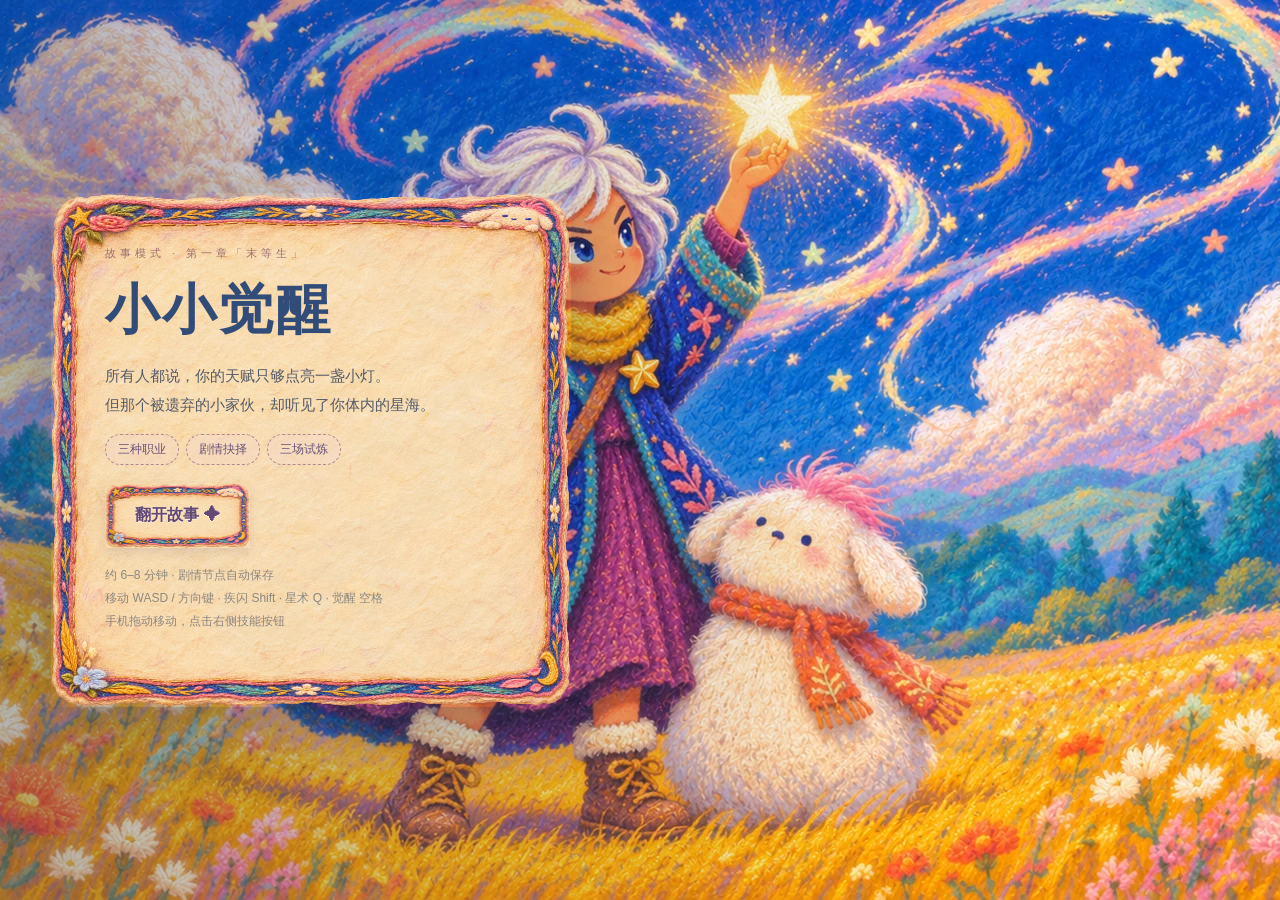
==== index.html @ e3ef8595 "Publish playable story RPG with layered silver heroine and blended gait" ====
<!doctype html><html lang="zh-CN"><meta charset="utf-8"><meta name="viewport" content="width=device-width,initial-scale=1,maximum-scale=1,user-scalable=no"><title>小小觉醒 · 绒光冒险</title><style>
*{box-sizing:border-box}body{margin:0;background:#eae8d5;color:#264a57;font-family:ui-rounded,'PingFang SC',sans-serif;overflow:hidden}canvas{display:block;width:100vw;height:100dvh;touch-action:none}button{font:inherit;cursor:pointer;border:0;border-radius:20px;background:#285b69;color:#fff9dd;padding:15px 25px;font-weight:700;box-shadow:0 5px 0 #173d49}button:hover{filter:brightness(1.1)}button:active{transform:translateY(3px)}#hud{position:fixed;top:22px;left:28px;right:28px;pointer-events:none;display:flex;justify-content:space-between;gap:20px}.brand{font-size:13px;letter-spacing:4px}.title{font-size:26px;font-weight:900;margin:6px 0}.bar{height:8px;border-radius:10px;background:#264a5726;overflow:hidden;width:220px;margin:9px 0}.fill{height:100%;background:#dd7d87;transition:width .2s}#xp{background:#e6ac39}#stats{text-align:right;font-size:14px;line-height:1.8}#bottom{position:fixed;bottom:24px;left:28px;right:28px;display:flex;justify-content:space-between;align-items:end;pointer-events:none}#burst,#pause{pointer-events:auto}#burst{background:#b76579;box-shadow:0 5px 0 #85465a}#skills{font-size:13px;max-width:50%;line-height:1.8}#overlay{position:fixed;inset:0;display:flex;align-items:center;justify-content:center;background:#1e45563d;backdrop-filter:blur(7px);padding:20px}.panel{width:min(690px,100%);background:#fff9e9ed;border:1px solid #fff;padding:38px;border-radius:30px;box-shadow:0 25px 100px #193d5540;text-align:center}.eyebrow{font-size:12px;letter-spacing:4px;color:#8e7866}h1{font-size:clamp(35px,6vw,57px);letter-spacing:3px;margin:16px 0;color:#295b65}p{line-height:1.9;font-size:15px;color:#66756c}.cards{display:flex;gap:12px;margin-top:24px}.card{flex:1;background:#f1ebd9;color:#335464;padding:22px 13px;box-shadow:0 4px 0 #d4cfbb;min-width:0}.card b{display:block;margin:12px 0;font-size:17px}.card small{font-weight:400;line-height:1.7;display:block}.icon{font-size:34px}#toast{position:fixed;top:150px;text-align:center;width:100%;font-size:23px;font-weight:800;color:#fff8d4;text-shadow:0 2px 10px #275b65;pointer-events:none}#pause{position:fixed;right:28px;top:115px;padding:8px 14px;font-size:12px}#tip{font-size:12px;opacity:.65;margin-top:16px}@media(max-width:600px){#hud{top:15px;left:17px;right:17px}.title{font-size:20px}.bar{width:150px}#stats{font-size:12px}.panel{padding:25px 18px}.cards{gap:8px}.card{padding:16px 7px}.card b{font-size:14px}.card small{font-size:11px}#bottom{left:17px;right:17px}#burst{padding:14px}#pause{right:17px}}

#overlay{z-index:10}#dash{position:fixed;right:28px;bottom:92px;background:#477b8c;pointer-events:auto;padding:12px 20px;font-size:13px}#quest{position:fixed;left:28px;top:132px;font-size:12px;line-height:1.8;max-width:260px;color:#315866;pointer-events:none}#dialogue{position:fixed;bottom:100px;left:50%;transform:translateX(-50%);max-width:650px;width:86%;background:#fff9e8ed;border-radius:18px;padding:15px 22px;pointer-events:none;text-align:center;font-size:14px;box-shadow:0 5px 25px #31586626;display:none}.panel{max-height:91dvh;overflow:auto}.panel.story{width:min(850px,100%);text-align:left}.story h1{font-size:35px}.story p{margin:14px 0}.comic{display:grid;grid-template-columns:1fr 1fr 1fr;gap:10px;margin:20px 0}.frame{position:relative;min-height:160px;border-radius:12px;background:#9fc4ba;overflow:hidden;border:3px solid #e2d8be;display:flex;align-items:end;justify-content:center}.frame:nth-child(2){background:#d8b4c0}.frame:nth-child(3){background:#c5cfaa}.frame svg{position:absolute;inset:0;width:100%;height:100%;opacity:.9}.caption{position:relative;background:#fff9e8e8;margin:9px;padding:6px 10px;border-radius:8px;font-size:11px;z-index:1;line-height:1.6}.speaker{font-size:12px;color:#9d6176;font-weight:bold}.choice{display:block;width:100%;text-align:left;margin-top:10px;background:#e9e5cf;color:#315866;box-shadow:0 3px 0 #cbc5ab;padding:16px 20px}.choice small{display:block;font-weight:400;margin-top:5px;line-height:1.7}.chapterline{display:flex;gap:12px;flex-wrap:wrap;margin-top:18px;font-size:12px;color:#718374}.badge{display:inline-block;background:#e8dfc8;padding:6px 12px;border-radius:20px;font-size:12px;margin-right:7px}.log{background:#eee9d8;padding:15px 20px;border-radius:16px;line-height:1.9;font-size:13px;margin:18px 0}.card em{display:block;font-size:11px;font-style:normal;margin-top:10px;color:#9d6176}.secondary{background:#e7dfc8;color:#315866;box-shadow:0 4px 0 #c8c1aa;margin:8px}.frame:after{content:'';position:absolute;inset:0;opacity:.3;background:url("data:image/svg+xml,%3Csvg xmlns='http://www.w3.org/2000/svg' width='120' height='120'%3E%3Cfilter id='n'%3E%3CfeTurbulence type='fractalNoise' baseFrequency='.8' numOctaves='3' stitchTiles='stitch'/%3E%3C/filter%3E%3Crect width='100%25' height='100%25' filter='url(%23n)' opacity='.4'/%3E%3C/svg%3E");pointer-events:none}@media(max-width:600px){#quest{left:17px;top:126px;max-width:200px;font-size:11px}#dash{right:17px;bottom:91px}.comic{gap:5px}.frame{min-height:135px}.caption{margin:5px;padding:5px;font-size:10px}.story h1{font-size:27px}.story .cards{flex-direction:column}.story .card{text-align:left;display:block;padding:14px}.story .card .icon{float:left;margin:7px 16px 0 0;font-size:28px}.story .card b{margin:0 0 6px}.story .card em{margin-top:5px}.chapterline{gap:8px}}
</style><link rel="stylesheet" href="art.css?v=rig1"><canvas id="c"></canvas><div id="hud"><div><img class="hero-medallion" src="assets/hero-rig/standing.webp" alt="银发主角"><div class="brand">LITTLE LIGHT / 绒光冒险</div><div class="title" id="rank">微光初醒 · Lv.1</div><div class="bar"><div class="fill" id="hp"></div></div><div class="bar"><div class="fill" id="xp"></div></div></div><div id="stats"></div></div><button id="pause">暂停 Ⅱ</button><div id="toast"></div><div id="bottom"><div id="skills"></div><button id="burst">觉醒 · 满屏绒光 [空格]</button></div><div id="overlay"></div><button id="activeSpell">✦ 星术 [Q]</button><button id="dash">疾闪 [Shift]</button><div id="quest"></div><div id="dialogue"></div><script src="game.js?v=rig1"></script><script src="art.js?v=rig1"></script><script src="animation.js"></script><script src="hero-rig-data.js?v=rig1"></script><script src="hero-rig.js?v=rig1"></script></html>
---- art.css ----
body{background:#143a6b;color:#fff3d1}h1,.title{font-family:'Songti SC','Noto Serif CJK SC',serif}#hud{align-items:flex-start;top:19px;left:22px;right:22px}#hud>div:first-child{padding:15px 20px;background:linear-gradient(115deg,#163f67ec,#234a6ab5);border:1px solid #ead6a871;border-radius:5px 25px 5px 25px;box-shadow:0 6px 30px #182e4833}.brand{font-size:10px;color:#f0d49c;letter-spacing:3px}.title{font-size:24px;color:#fff2ce}.bar{height:6px;width:205px;background:#0b273b8c;border:1px solid #f9dca02e}.fill{background:linear-gradient(90deg,#cb6e8b,#f1b69c)}#xp{background:linear-gradient(90deg,#e6ac39,#fff2ae)}#stats{padding:12px 17px;border-radius:17px 4px 17px 4px;background:#1c4269d9;border:1px solid #e6cf9a55;color:#f9e9c3;font-size:12px}#quest{top:157px;left:29px;color:#fff0c5;background:#1d4165d9;border-radius:3px 15px 3px 15px;padding:12px 16px;border-left:2px solid #e8ca8b;max-width:245px}#pause{top:117px;background:#183f64d9;box-shadow:0 3px 0 #112f4a;border:1px solid #d7c59266;color:#f6e3b7}button{border:1px solid #e4c78d95;background:linear-gradient(120deg,#28547a,#173c61);border-radius:7px 20px 7px 20px;color:#fff0c9;box-shadow:0 4px 0 #132e4a}#burst{background:linear-gradient(120deg,#b96c91,#744772);border:1px solid #f1c49a;box-shadow:0 4px 0 #523753}#dash{background:linear-gradient(120deg,#608c9d,#2b557a);border:1px solid #f0e0bb99;box-shadow:0 4px 0 #24445c;right:28px}#skills{padding:10px 15px;background:#173d60d9;border:1px solid #e3cb9759;border-radius:4px 17px 4px 17px;color:#f5e9c9;font-size:12px}#overlay{background:#1735518a;backdrop-filter:blur(4px);padding:20px}.panel{color:#314c5a;background:linear-gradient(135deg,#fff8e8f5,#efe4cffa);border:1px solid #f7db9f;box-shadow:0 25px 100px #061f4c70,0 0 0 5px #e8ca8b22;border-radius:8px 32px 8px 32px;position:relative}.panel:before{content:'✦';position:absolute;right:22px;top:17px;color:#b99a5d;font-size:23px}.panel h1{color:#255078}.eyebrow{color:#94754e;font-size:11px}.badge{color:#5b6370;background:#ddcba459;border:1px solid #c7aa7559}.home-view{background:linear-gradient(90deg,#132b579c,#133c5e05 65%),url('assets/awakening-keyart-silver-v2.webp') center/cover!important;backdrop-filter:none!important;justify-content:flex-start!important;padding:4vw!important}.home-view .panel{max-width:515px;background:linear-gradient(130deg,#173f6dea,#1d4669d9);color:#fff2d0;border:1px solid #f5d69699;text-align:left;padding:35px}.home-view .panel h1{font-size:clamp(40px,5.2vw,65px);color:#fff1ca;margin:20px 0;letter-spacing:5px;text-shadow:0 3px 20px #142d60}.home-view .panel p{color:#f9e9c5}.home-view .eyebrow{color:#efd29b}.home-view .badge{color:#ffe6ab;border-color:#f4d79e77;background:#1b33595c}.home-view .panel button{background:linear-gradient(120deg,#e7bd70,#f9dda3);color:#2d4769;box-shadow:0 4px 0 #947b56}.home-view .secondary{background:#335275!important;color:#f6e6c3!important;box-shadow:0 4px 0 #163755!important}.panel.story{width:min(980px,100%);padding:28px 34px}.story h1{font-size:32px;margin:13px 0}.comic{margin:17px 0;gap:12px}.painted-frame{min-height:230px;border-radius:5px 19px 5px 19px;border:1px solid #c3a976;background:#3d6786}.painted-frame:nth-child(2){background:#9e7791}.painted-frame:nth-child(3){background:#8a9d89}.painted-frame .story-art{position:absolute;inset:0;width:100%;height:100%;object-fit:cover}.painted-frame:after{display:none}.caption{margin:9px;background:#fff5dfed;border:1px solid #e0ca9a;font-size:11px;line-height:1.6;color:#395366;box-shadow:0 4px 15px #233b5a20}.creature-window{position:absolute;inset:0;overflow:hidden;background:radial-gradient(ellipse at center,#dabdb066,#385b7159)}.creature-window img{position:absolute;width:200%;height:200%;object-fit:fill}.momo-window img{left:0;top:0}.boss-window img{left:-100%;top:-100%}.card{background:linear-gradient(135deg,#fff8e5,#e6dac2);border:1px solid #bfa976;color:#2e5373;box-shadow:0 4px 0 #b9a780;border-radius:5px 20px 5px 20px}.card:hover{background:#fff5da;transform:translateY(-3px)}.card .icon{color:#b68846}.choice{background:linear-gradient(100deg,#f6edd9,#e6d9bf);color:#31516d;border:1px solid #c8ad7a;box-shadow:0 3px 0 #c0ac86}.speaker{color:#a96b84}.log{background:#e6d8bf;color:#4c6371;border:1px solid #c6ad7d}.secondary{background:#e6d7b9;color:#3b5a72;box-shadow:0 4px 0 #b6a077}#dialogue{color:#365167;border:1px solid #d4bd8c;background:#fff4def2;border-radius:5px 20px 5px 20px;bottom:107px}#toast{top:29%;font-family:'Songti SC',serif;letter-spacing:2px;color:#fff0bd;font-size:25px;text-shadow:0 2px 7px #173e64,0 0 20px #173e64}body[data-mode=intro] #hud,body[data-mode=intro] #bottom,body[data-mode=intro] #pause,body[data-mode=intro] #dash,body[data-mode=intro] #quest{visibility:hidden}button:focus-visible{outline:3px solid #efb778;outline-offset:4px}@media(max-width:600px){#hud{left:12px;right:12px;top:12px}#hud>div:first-child{padding:10px 13px}.brand{font-size:8px;letter-spacing:1.5px}.title{font-size:18px}.bar{width:147px}#stats{padding:8px 11px;font-size:10px}#quest{top:125px;left:14px;font-size:10px;max-width:190px;padding:9px 12px}#pause{top:103px;right:14px;padding:6px 12px}#dash{right:17px}#skills{max-width:47%;font-size:10px;padding:8px}#burst{font-size:12px;padding:16px 13px}.home-view{align-items:flex-end!important;padding:18px!important;background-position:62% center!important}.home-view .panel{max-width:100%;padding:24px;background:linear-gradient(135deg,#163d6bea,#1f4667e8)}.home-view .panel h1{font-size:42px;margin:11px 0}.home-view .panel p{font-size:12px;line-height:1.8;margin:10px 0}.home-view .panel #tip{font-size:10px}.badge{font-size:10px;padding:5px 9px}.panel.story{padding:23px 17px}.story h1{font-size:26px}.painted-frame{min-height:170px}.comic{gap:7px}.caption{font-size:9px;margin:5px;padding:5px}.story p{font-size:13px}.story .cards{gap:12px}.choice{font-size:13px;padding:12px}.choice small{font-size:11px}#toast{font-size:19px;width:88%;left:6%}#dialogue{bottom:109px;font-size:12px;padding:12px;width:90%}}@media(prefers-reduced-motion:reduce){.card:hover{transform:none}}
/* Hand-painted parchment and embroidered cloth UI, silver heroine edition. */
.panel,.panel.story,.home-view .panel{border:40px solid transparent;border-image: url('assets/ui-frame-v2.webp') 152 fill / 40px / 0 stretch;background:none!important;border-radius:0;box-shadow:0 18px 60px #17315445;padding:15px 19px 21px;color:#345373;max-height:94dvh}.panel:before{display:none}.panel.story{width:min(1030px,100%)}.panel p,.home-view .panel p{color:#555b68}.panel h1,.home-view .panel h1{color:#314c78;text-shadow:none}.eyebrow,.home-view .eyebrow{color:#9e6e6d}.home-view .panel{max-width:520px;padding:13px 14px 22px}.home-view .panel h1{font-size:54px;letter-spacing:3px;margin:13px 0}.home-view .badge,.badge{color:#6b557a;border:1px dashed #b38691;background:#f5d8ca69}.home-view .panel button,button,.choice,.card,.secondary{border:15px solid transparent;border-image:url('assets/ui-frame-v2.webp') 152 fill / 15px / 0 stretch;background:none!important;color:#614876!important;border-radius:0;box-shadow:0 5px 9px #5c3d6120!important;padding:7px 15px;text-shadow:0 1px #fff1dd}.card{border-width:22px;border-image-width:22px;padding:11px 8px 15px}.card b{font-family:'Songti SC',serif;font-size:19px;color:#415d80}.card:hover{filter:brightness(1.06);background:none}.card .icon{color:#ae7d52}.card small{color:#6c6270}.card em{color:#ad6a85}.choice{padding:8px 14px}.choice small{color:#786b76}.secondary{filter:saturate(.65)}.home-view .secondary{background:none!important;color:#795d81!important}.painted-frame{border:3px solid #bea376;outline:2px dotted #dabd8d;outline-offset:2px;border-radius:9px;box-shadow:0 3px 7px #927d6330}.caption{background:#fff1d9ed;border:1px dashed #b49471;border-radius:8px;color:#66576d}.log{background:#edddc7;border:2px dashed #b69389;border-radius:12px;color:#675b74}.hero-medallion{position:absolute;left:18px;top:13px;width:72px;height:97px;object-fit:contain;filter:drop-shadow(0 2px 2px #68556a50);pointer-events:none}#hud>div:first-child{position:relative;border:22px solid transparent;border-image:url('assets/ui-frame-v2.webp') 152 fill / 22px / 0 stretch;background:none;padding:8px 13px 12px 79px;border-radius:0;box-shadow:0 7px 20px #263b4c24;min-width:335px}#hud>div:first-child .brand{color:#96704e;font-size:8px;letter-spacing:2px}#hud .title{color:#3b557e;font-size:22px;margin:5px 0}.bar{border:1px solid #b8a287;background:#c9b9a9;height:8px;width:188px;box-shadow:inset 0 1px 2px #8d6d6540}#xp{background:linear-gradient(90deg,#bfa3d5,#efd6ec)}.fill{background:linear-gradient(90deg,#c97694,#f0b3ab)}#stats{border:19px solid transparent;border-image:url('assets/ui-frame-v2.webp') 152 fill / 19px / 0 stretch;background:none;color:#645570;font-size:11px;border-radius:0;padding:4px 9px;box-shadow:0 4px 15px #263b4c25}#quest{top:185px;left:23px;border:18px solid transparent;border-image:url('assets/ui-frame-v2.webp') 152 fill / 18px / 0 stretch;background:none;color:#6a5572;padding:5px 11px;max-width:270px;border-radius:0}#pause{top:129px;border-width:11px;border-image-width:11px;color:#785774;padding:4px 11px;font-size:12px;box-shadow:none}#skills{border:17px solid transparent;border-image:url('assets/ui-frame-v2.webp') 152 fill / 17px / 0 stretch;background:none;border-radius:0;color:#725775;font-family:'Songti SC',serif;font-size:13px;padding:3px 10px;max-width:55%}#burst{border:24px solid transparent;border-image:url('assets/ui-frame-v2.webp') 152 fill / 24px / 0 stretch;background:none;color:#824f7e;padding:10px 17px;font-family:'Songti SC',serif;font-size:17px;letter-spacing:1px;box-shadow:0 5px 20px #69507633}#burst:hover{filter:brightness(1.08) saturate(1.15)}#dash{bottom:123px;border:17px solid transparent;border-image:url('assets/ui-frame-v2.webp') 152 fill / 17px / 0 stretch;background:none;color:#6a567d;padding:5px 15px;box-shadow:0 4px 12px #69507633;font-size:13px}#dialogue{border:22px solid transparent;border-image:url('assets/ui-frame-v2.webp') 152 fill / 22px / 0 stretch;background:none;color:#675676;border-radius:0;padding:6px 14px;bottom:130px}.speaker{color:#ad6c87}.home-view{background-image:linear-gradient(90deg,#15355d50,transparent 68%),url('assets/awakening-keyart-silver-v2.webp')!important}
@media(max-width:600px){.panel,.panel.story,.home-view .panel{border-width:26px;border-image-width:26px;padding:10px 7px 15px}.home-view .panel h1{font-size:36px}.home-view .panel #tip{font-size:9px;line-height:1.6}.home-view .panel p{font-size:11px}.home-view .panel button{font-size:12px;padding:5px 7px;border-width:13px;border-image-width:13px}.home-view .badge{font-size:9px;padding:4px 7px}.story h1{font-size:25px}#hud>div:first-child{border-width:17px;border-image-width:17px;min-width:0;width:228px;padding:5px 6px 9px 48px}#hud .title{font-size:17px;white-space:nowrap}.hero-medallion{left:0;top:7px;width:48px;height:67px}.bar{width:132px;height:7px}#hud>div:first-child .brand{font-size:6px;letter-spacing:.5px}#stats{font-size:9px;border-width:13px;border-image-width:13px;padding:4px 5px}#hud{gap:8px;left:7px;right:7px;top:8px}#quest{top:137px;left:9px;font-size:9px;max-width:200px;border-width:13px;border-image-width:13px;padding:4px 7px}#pause{top:101px;right:9px;border-width:9px;border-image-width:9px;font-size:10px;padding:4px 7px}#bottom{left:9px;right:9px;bottom:14px}#skills{font-size:10px;border-width:12px;border-image-width:12px;padding:3px 5px;max-width:47%}#burst{font-size:12px;border-width:19px;border-image-width:19px;padding:8px 8px;letter-spacing:0}#dash{bottom:112px;right:12px;border-width:14px;border-image-width:14px;padding:4px 9px;font-size:11px}#dialogue{bottom:122px;border-width:16px;border-image-width:16px;font-size:11px;padding:5px 9px}.card{border-width:17px;border-image-width:17px;padding:9px}.choice{border-width:13px;border-image-width:13px;padding:7px 8px}.comic{margin-top:13px}.painted-frame{min-height:155px}.caption{font-size:9px}}
#pause{border-image:url('assets/ui-frame-v2.webp') 152 fill / 11px / 0 stretch;background:none!important}
#activeSpell{position:fixed;right:28px;bottom:201px;border:18px solid transparent;border-image:url('assets/ui-frame-v2.webp') 152 fill / 18px / 0 stretch;background:none;color:#73537f;padding:7px 14px;font-size:13px;box-shadow:0 4px 15px #69507633}body[data-mode=intro] #activeSpell{visibility:hidden}@media(max-width:600px){#activeSpell{right:12px;bottom:181px;border-width:14px;border-image-width:14px;padding:5px 9px;font-size:11px}}
/* Landscape play: small stitched HUD and a reachable three-button spell row. */
button{touch-action:manipulation;-webkit-tap-highlight-color:transparent}canvas:focus{outline:none}
@media(max-height:560px) and (orientation:landscape){#hud{top:5px;left:8px;right:8px}#hud>div:first-child{width:236px;min-width:0;border-width:12px;border-image-width:12px;padding:3px 7px 6px 47px}.hero-medallion{left:0;top:0;width:44px;height:63px}#hud .title{font-size:15px;margin:3px 0}.brand{font-size:6px!important}.bar{width:139px;height:5px;margin:5px 0}#stats{border-width:12px;border-image-width:12px;font-size:9px;padding:3px 5px}#quest{top:99px;left:10px;max-width:184px;font-size:9px;border-width:11px;border-image-width:11px;padding:4px 6px}#pause{top:82px;right:10px;border-width:8px;border-image-width:8px;padding:3px 7px}#bottom{left:10px;right:10px;bottom:9px}#skills{font-size:9px;max-width:36%;border-width:10px;border-image-width:10px;padding:3px 5px}#burst{font-size:11px;border-width:14px;border-image-width:14px;padding:6px 8px}#dash{right:152px;bottom:9px;border-width:14px;border-image-width:14px;padding:6px 8px;font-size:11px}#activeSpell{right:251px;bottom:9px;border-width:14px;border-image-width:14px;padding:6px 8px;font-size:11px}#dialogue{bottom:83px;max-width:410px;font-size:11px;padding:3px 8px;border-width:12px;border-image-width:12px}#toast{top:27%;font-size:18px}.panel,.panel.story,.home-view .panel{border-width:22px;border-image-width:22px;padding:8px 14px;max-height:96dvh}.home-view .panel{max-width:430px}.home-view .panel h1{font-size:34px;margin:7px 0}.home-view .panel p{font-size:11px;margin:6px 0;line-height:1.6}.home-view .panel #tip{font-size:9px}.home-view .panel button{padding:4px 9px;font-size:12px;border-width:11px;border-image-width:11px}.story h1{font-size:24px;margin:7px 0}.story p{font-size:12px;line-height:1.65;margin:8px 0}.comic{margin:10px 0}.painted-frame{min-height:122px}.caption{font-size:9px}.card{padding:7px;border-width:15px;border-image-width:15px}.cards{margin-top:12px}.card b{font-size:15px;margin:7px 0}.card small{font-size:11px}.icon{font-size:25px}.choice{font-size:12px;padding:5px 9px}.badge{font-size:9px;padding:4px 8px}}
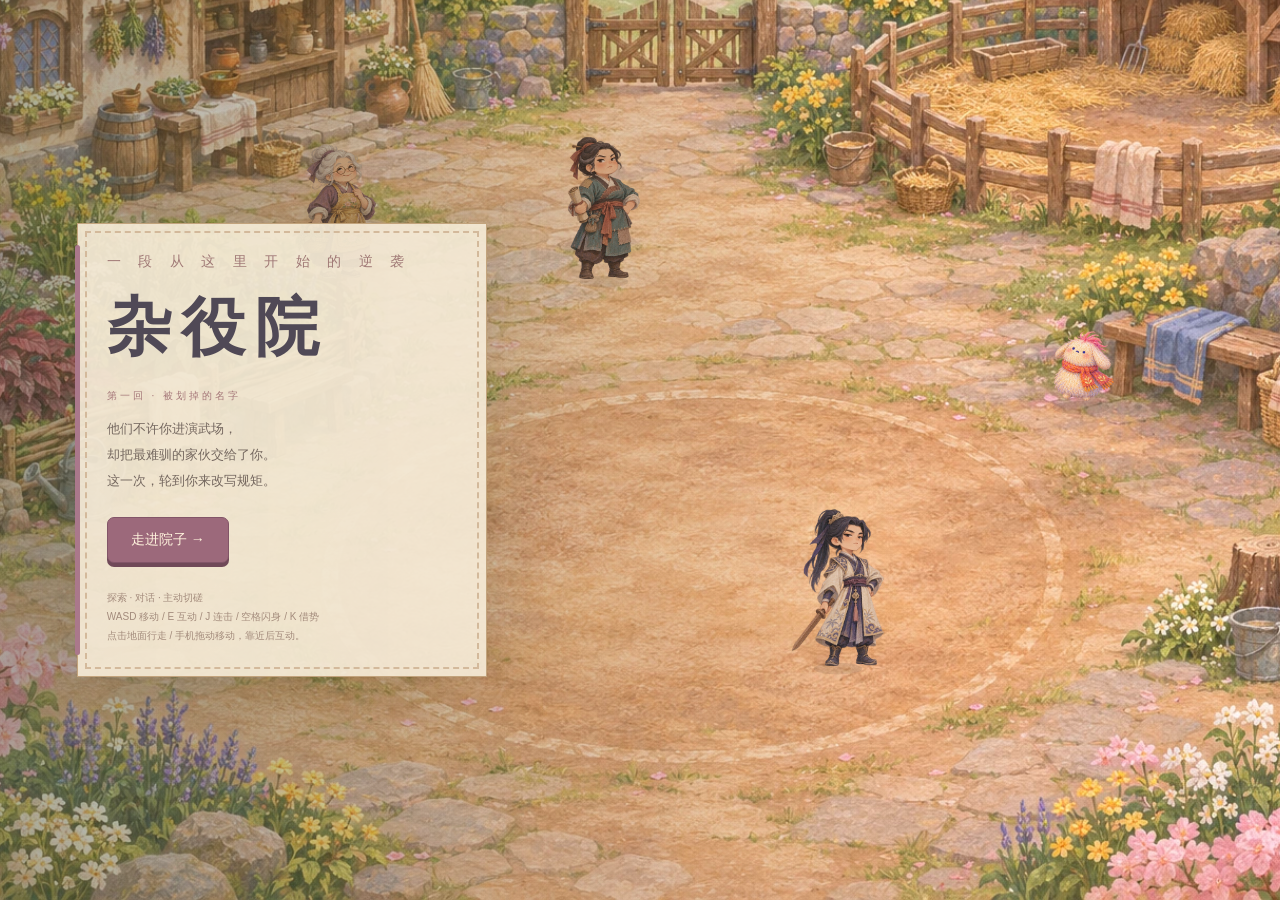
==== commit 53768446: "Replace auto-fire arena with courtyard story, choices and manual duels" ====
--- a/index.html
+++ b/index.html
@@ -1,5 +1,11 @@
-<!doctype html><html lang="zh-CN"><meta charset="utf-8"><meta name="viewport" content="width=device-width,initial-scale=1,maximum-scale=1,user-scalable=no"><title>小小觉醒 · 绒光冒险</title><style>
-*{box-sizing:border-box}body{margin:0;background:#eae8d5;color:#264a57;font-family:ui-rounded,'PingFang SC',sans-serif;overflow:hidden}canvas{display:block;width:100vw;height:100dvh;touch-action:none}button{font:inherit;cursor:pointer;border:0;border-radius:20px;background:#285b69;color:#fff9dd;padding:15px 25px;font-weight:700;box-shadow:0 5px 0 #173d49}button:hover{filter:brightness(1.1)}button:active{transform:translateY(3px)}#hud{position:fixed;top:22px;left:28px;right:28px;pointer-events:none;display:flex;justify-content:space-between;gap:20px}.brand{font-size:13px;letter-spacing:4px}.title{font-size:26px;font-weight:900;margin:6px 0}.bar{height:8px;border-radius:10px;background:#264a5726;overflow:hidden;width:220px;margin:9px 0}.fill{height:100%;background:#dd7d87;transition:width .2s}#xp{background:#e6ac39}#stats{text-align:right;font-size:14px;line-height:1.8}#bottom{position:fixed;bottom:24px;left:28px;right:28px;display:flex;justify-content:space-between;align-items:end;pointer-events:none}#burst,#pause{pointer-events:auto}#burst{background:#b76579;box-shadow:0 5px 0 #85465a}#skills{font-size:13px;max-width:50%;line-height:1.8}#overlay{position:fixed;inset:0;display:flex;align-items:center;justify-content:center;background:#1e45563d;backdrop-filter:blur(7px);padding:20px}.panel{width:min(690px,100%);background:#fff9e9ed;border:1px solid #fff;padding:38px;border-radius:30px;box-shadow:0 25px 100px #193d5540;text-align:center}.eyebrow{font-size:12px;letter-spacing:4px;color:#8e7866}h1{font-size:clamp(35px,6vw,57px);letter-spacing:3px;margin:16px 0;color:#295b65}p{line-height:1.9;font-size:15px;color:#66756c}.cards{display:flex;gap:12px;margin-top:24px}.card{flex:1;background:#f1ebd9;color:#335464;padding:22px 13px;box-shadow:0 4px 0 #d4cfbb;min-width:0}.card b{display:block;margin:12px 0;font-size:17px}.card small{font-weight:400;line-height:1.7;display:block}.icon{font-size:34px}#toast{position:fixed;top:150px;text-align:center;width:100%;font-size:23px;font-weight:800;color:#fff8d4;text-shadow:0 2px 10px #275b65;pointer-events:none}#pause{position:fixed;right:28px;top:115px;padding:8px 14px;font-size:12px}#tip{font-size:12px;opacity:.65;margin-top:16px}@media(max-width:600px){#hud{top:15px;left:17px;right:17px}.title{font-size:20px}.bar{width:150px}#stats{font-size:12px}.panel{padding:25px 18px}.cards{gap:8px}.card{padding:16px 7px}.card b{font-size:14px}.card small{font-size:11px}#bottom{left:17px;right:17px}#burst{padding:14px}#pause{right:17px}}
-
-#overlay{z-index:10}#dash{position:fixed;right:28px;bottom:92px;background:#477b8c;pointer-events:auto;padding:12px 20px;font-size:13px}#quest{position:fixed;left:28px;top:132px;font-size:12px;line-height:1.8;max-width:260px;color:#315866;pointer-events:none}#dialogue{position:fixed;bottom:100px;left:50%;transform:translateX(-50%);max-width:650px;width:86%;background:#fff9e8ed;border-radius:18px;padding:15px 22px;pointer-events:none;text-align:center;font-size:14px;box-shadow:0 5px 25px #31586626;display:none}.panel{max-height:91dvh;overflow:auto}.panel.story{width:min(850px,100%);text-align:left}.story h1{font-size:35px}.story p{margin:14px 0}.comic{display:grid;grid-template-columns:1fr 1fr 1fr;gap:10px;margin:20px 0}.frame{position:relative;min-height:160px;border-radius:12px;background:#9fc4ba;overflow:hidden;border:3px solid #e2d8be;display:flex;align-items:end;justify-content:center}.frame:nth-child(2){background:#d8b4c0}.frame:nth-child(3){background:#c5cfaa}.frame svg{position:absolute;inset:0;width:100%;height:100%;opacity:.9}.caption{position:relative;background:#fff9e8e8;margin:9px;padding:6px 10px;border-radius:8px;font-size:11px;z-index:1;line-height:1.6}.speaker{font-size:12px;color:#9d6176;font-weight:bold}.choice{display:block;width:100%;text-align:left;margin-top:10px;background:#e9e5cf;color:#315866;box-shadow:0 3px 0 #cbc5ab;padding:16px 20px}.choice small{display:block;font-weight:400;margin-top:5px;line-height:1.7}.chapterline{display:flex;gap:12px;flex-wrap:wrap;margin-top:18px;font-size:12px;color:#718374}.badge{display:inline-block;background:#e8dfc8;padding:6px 12px;border-radius:20px;font-size:12px;margin-right:7px}.log{background:#eee9d8;padding:15px 20px;border-radius:16px;line-height:1.9;font-size:13px;margin:18px 0}.card em{display:block;font-size:11px;font-style:normal;margin-top:10px;color:#9d6176}.secondary{background:#e7dfc8;color:#315866;box-shadow:0 4px 0 #c8c1aa;margin:8px}.frame:after{content:'';position:absolute;inset:0;opacity:.3;background:url("data:image/svg+xml,%3Csvg xmlns='http://www.w3.org/2000/svg' width='120' height='120'%3E%3Cfilter id='n'%3E%3CfeTurbulence type='fractalNoise' baseFrequency='.8' numOctaves='3' stitchTiles='stitch'/%3E%3C/filter%3E%3Crect width='100%25' height='100%25' filter='url(%23n)' opacity='.4'/%3E%3C/svg%3E");pointer-events:none}@media(max-width:600px){#quest{left:17px;top:126px;max-width:200px;font-size:11px}#dash{right:17px;bottom:91px}.comic{gap:5px}.frame{min-height:135px}.caption{margin:5px;padding:5px;font-size:10px}.story h1{font-size:27px}.story .cards{flex-direction:column}.story .card{text-align:left;display:block;padding:14px}.story .card .icon{float:left;margin:7px 16px 0 0;font-size:28px}.story .card b{margin:0 0 6px}.story .card em{margin-top:5px}.chapterline{gap:8px}}
-</style><link rel="stylesheet" href="art.css?v=rig1"><canvas id="c"></canvas><div id="hud"><div><img class="hero-medallion" src="assets/hero-rig/standing.webp" alt="银发主角"><div class="brand">LITTLE LIGHT / 绒光冒险</div><div class="title" id="rank">微光初醒 · Lv.1</div><div class="bar"><div class="fill" id="hp"></div></div><div class="bar"><div class="fill" id="xp"></div></div></div><div id="stats"></div></div><button id="pause">暂停 Ⅱ</button><div id="toast"></div><div id="bottom"><div id="skills"></div><button id="burst">觉醒 · 满屏绒光 [空格]</button></div><div id="overlay"></div><button id="activeSpell">✦ 星术 [Q]</button><button id="dash">疾闪 [Shift]</button><div id="quest"></div><div id="dialogue"></div><script src="game.js?v=rig1"></script><script src="art.js?v=rig1"></script><script src="animation.js"></script><script src="hero-rig-data.js?v=rig1"></script><script src="hero-rig.js?v=rig1"></script></html>
+<!doctype html>
+<html lang="zh-CN"><head><meta charset="utf-8"><meta name="viewport" content="width=device-width,initial-scale=1,viewport-fit=cover"><meta name="theme-color" content="#efe4cd"><meta name="description" content="一段从杂役院开始的逆袭。探索院落、结识伙伴，在亲手赢下的考核中拿回资格。"><title>杂役院 · 第一回</title><link rel="stylesheet" href="courtyard.css?v=1"></head>
+<body data-mode="title"><canvas id="world" tabindex="0" aria-label="杂役院，使用 WASD 移动，E 与附近的人物或物品互动"></canvas>
+<div id="loading">正在翻开这一回……</div>
+<header id="hud"><div class="status paper"><img src="assets/hero-rig/standing.webp" alt="银发主角"><div><span class="small">你的身份</span><b id="identity">杂役弟子</b><div class="health-track"><i id="health"></i></div><small id="condition">身体无恙</small></div></div><div class="chapter-tag"><span>第一回</span><b>杂役院</b></div><nav><button id="journalBtn" aria-label="打开手记">手记 <kbd>Tab</kbd></button><button id="pauseBtn" aria-label="暂停">歇会儿 <kbd>Esc</kbd></button></nav></header>
+<div id="enemyHud" class="paper"><small id="enemyIntent"></small><strong id="enemyName"></strong><div class="enemy-track"><i id="enemyHealth"></i></div></div>
+<button id="objective" class="paper"><span id="chapterStep">院中差事</span><b id="questTitle"></b><small id="questDetail"></small></button>
+<div id="toast" role="status" aria-live="polite"></div><div id="counterNotice">破绽已露 · 可以借势</div>
+<div id="controls"><span id="moveHint">WASD 移动 · 靠近后 E 互动</span><button id="interactBtn" class="action interact" aria-label="与附近目标互动"><b>谈</b><span id="interactLabel">互动</span><kbd>E</kbd></button><div id="fightControls"><button id="attackBtn" class="action"><b>击</b><span>连击</span><kbd>J</kbd></button><button id="skillBtn" class="action"><b>势</b><span>未习得</span><kbd>K</kbd></button><button id="dodgeBtn" class="action"><b>避</b><span>闪身</span><kbd>空格</kbd></button></div></div>
+<div id="overlay"></div><div id="dialogue" class="paper" role="dialog" aria-modal="true" aria-label="剧情对话"><div class="portrait-wrap"><img id="portrait" alt="对话人物"></div><div class="dialogue-content"><div class="speakerline"><span id="speaker"></span><small id="sceneLabel"></small></div><p id="dialogueText"></p><div id="choices"></div></div></div>
+<script src="courtyard.js?v=1"></script><script src="hero-rig-data.js?v=rig1"></script><script src="hero-rig.js?v=courtyard1"></script><script>boot();</script></body></html>
--- a/courtyard.css
+++ b/courtyard.css
@@ -0,0 +1,4 @@
+:root{--ink:#473e4c;--muted:#8d7b79;--paper:#f6ecd9;--rose:#ad6675;--sage:#6f8a77;--edge:#c7ab86}*{box-sizing:border-box}body{margin:0;color:var(--ink);font-family:'PingFang SC','Microsoft Yahei',sans-serif;background:#b8c5a0;overflow:hidden}button{font:inherit;cursor:pointer;touch-action:manipulation;-webkit-tap-highlight-color:transparent}button:focus-visible{outline:3px solid #735970;outline-offset:3px}canvas{display:block;width:100vw;height:100dvh;touch-action:none;outline:none}.paper{border:16px solid transparent;border-image:url('assets/ui-frame-v2.webp') 152 fill / 16px / 0 stretch;color:var(--ink);background:none;filter:drop-shadow(0 5px 10px #3f3a4520)}#loading{position:fixed;inset:0;background:var(--paper);z-index:100;display:grid;place-items:center;letter-spacing:4px;font-family:serif}#hud{position:fixed;inset:14px 18px auto;display:flex;align-items:start;justify-content:space-between;gap:14px;pointer-events:none;z-index:2}.status{display:flex;align-items:center;width:238px;padding:2px 8px 8px 1px;gap:8px}.status img{height:75px;width:53px;object-fit:contain}.status>div{flex:1}.small{display:block;color:var(--muted);font-size:9px;letter-spacing:2px}.status b{display:block;font:700 19px 'Songti SC',serif;margin:4px 0}.health-track,.enemy-track{height:6px;background:#d8c8b6;border-radius:6px;overflow:hidden}.health-track i,.enemy-track i{display:block;height:100%;width:100%;background:linear-gradient(90deg,#c47c82,#e3aa91);transition:width .15s}#condition{font-size:9px;color:#8a7971;display:block;margin-top:5px}.chapter-tag{font-family:'Songti SC',serif;text-align:center;color:#4b5148;text-shadow:0 1px 8px #fff1d5;margin-top:10px}.chapter-tag span{display:block;font-size:10px;letter-spacing:5px;margin-bottom:5px}.chapter-tag b{font-size:24px;letter-spacing:8px}nav{display:flex;gap:8px;pointer-events:auto}nav button{background:#f7eddcdd;border:1px solid #ac9477;border-radius:7px;padding:10px 12px;color:#695261;font-size:12px;box-shadow:0 2px 0 #b9a58d}kbd{font:9px sans-serif;opacity:.6;margin-left:5px}#objective{position:fixed;bottom:24px;left:21px;width:263px;text-align:left;padding:8px 12px 12px;cursor:pointer;z-index:2}#chapterStep{font-size:9px;color:#ad7180;letter-spacing:2px}#objective b{display:block;font:700 19px 'Songti SC',serif;margin:7px 0}#objective small{font-size:11px;line-height:1.8;color:#7a6b69;display:block}#controls{position:fixed;right:23px;bottom:25px;display:flex;align-items:end;gap:12px;z-index:3;pointer-events:none}#moveHint{position:fixed;left:50%;bottom:16px;transform:translateX(-50%);font-size:10px;color:#524d4a;background:#f3ecd8b0;padding:6px 12px;border-radius:20px;white-space:nowrap}.action{width:74px;height:84px;border:1px solid #a38772;border-radius:45% 45% 38% 38%;background:radial-gradient(ellipse at 35% 25%,#fff5df,#e4ccb1);box-shadow:0 4px 0 #a48b77,0 6px 14px #59445130;color:#765666;pointer-events:auto;position:relative;padding:6px}.action b{font:700 28px 'Songti SC',serif;display:block;line-height:1.3}.action span{font-size:10px;display:block}.action kbd{font-size:8px;position:absolute;right:7px;top:7px}.action:active{transform:translateY(3px);box-shadow:0 1px 0 #a48b77}.action:disabled{filter:grayscale(.5);opacity:.6;cursor:default}#attackBtn{background:radial-gradient(ellipse at 35% 25%,#fff0df,#e6b1a2)}#skillBtn{background:radial-gradient(ellipse at 35% 25%,#fff0df,#c6b3cf)}#dodgeBtn{background:radial-gradient(ellipse at 35% 25%,#fff0df,#bac7b2)}#fightControls{display:flex;gap:12px}#interactBtn{width:64px;height:70px;background:#f2e7d2}#interactBtn b{font-size:23px}#toast{position:fixed;top:24%;left:50%;transform:translateX(-50%);max-width:80%;color:#fff9e8;background:#514052dc;border:1px solid #c9a88d;border-radius:18px;padding:10px 20px;font-size:14px;z-index:6;pointer-events:none;opacity:0;transition:opacity .15s;text-align:center;line-height:1.7}#toast.show{opacity:1}#counterNotice{position:fixed;left:50%;top:30%;transform:translateX(-50%);color:#70495e;background:#f5e7d3ed;border:1px dashed #a6787b;padding:8px 15px;border-radius:7px;font-size:13px;display:none;pointer-events:none}#enemyHud{position:fixed;top:22px;left:50%;transform:translateX(-50%);width:270px;padding:4px 14px 10px;text-align:center;z-index:2;display:none}#enemyHud small{color:#9b6d69;font-size:10px;display:block;min-height:15px}#enemyHud strong{font:700 19px 'Songti SC',serif;display:block;margin:4px 0 9px}.enemy-track{height:7px}.enemy-track i{background:#ad697c}#overlay{position:fixed;inset:0;z-index:10;display:none;align-items:center;justify-content:center;background:#3d354964;backdrop-filter:blur(4px);padding:22px}.menu{width:min(680px,100%);max-height:94dvh;overflow:auto;padding:22px 29px 28px;border-width:30px;border-image-width:30px}.eyebrow{font-size:10px;letter-spacing:3px;color:#a47678}.menu h1{font:700 38px 'Songti SC',serif;margin:14px 0 20px;letter-spacing:4px}.menu p{font-size:14px;line-height:2;color:#75645f}.menu button,.choice{border:1px solid #b4987d;background:#f2e3cc;color:#6e4e63;border-radius:7px;padding:12px 19px;font-size:13px;box-shadow:0 3px 0 #c2a98b}.menu button:hover,.choice:hover{background:#fff3dc}.menu button.secondary{background:#e3d9c9;margin-left:8px;color:#82706a}.menu .note{font-size:11px;color:#9c8778;line-height:1.8}.title-view{justify-content:flex-start!important;background:linear-gradient(90deg,#414e3870,#414e3800 70%)!important;backdrop-filter:none!important;padding-left:6vw!important}.title-card{width:min(410px,93%);padding:29px 29px 31px;background:#f5ead5ed;border:1px solid #c2a37c;box-shadow:0 18px 80px #35433335;position:relative;outline:2px dashed #d3b99b;outline-offset:-10px}.title-card:before{content:'';position:absolute;width:5px;top:21px;bottom:21px;left:-3px;background:#aa788b;border-radius:5px}.title-card h1{font:700 64px 'Songti SC',serif;letter-spacing:10px;line-height:1.1;margin:22px 0;color:#504956}.title-card .chapter-no{font:14px 'Songti SC',serif;letter-spacing:7px;color:#a07976}.title-card p{font-size:13px;line-height:2;color:#74675f;margin-bottom:23px}.title-card button{background:#9c697b;color:#fff3dd;border:1px solid #825568;box-shadow:0 4px 0 #704958;padding:13px 23px;border-radius:7px;font-size:14px}.title-card .secondary{background:transparent;color:#90746b;border:0;box-shadow:none;margin-left:7px;font-size:12px}.title-card small{display:block;margin-top:25px;font-size:10px;color:#a38b7c;line-height:1.9}#dialogue{display:none;position:fixed;left:50%;bottom:21px;transform:translateX(-50%);width:min(970px,94vw);z-index:12;padding:13px 20px 17px;border-width:24px;border-image-width:24px;align-items:center;gap:20px}.portrait-wrap{width:107px;min-width:107px;height:145px;position:relative;align-self:end;overflow:visible}.portrait-wrap img{height:175px;max-width:130px;object-fit:contain;position:absolute;bottom:-2px;left:-4px;filter:drop-shadow(0 4px 3px #775f5520)}.dialogue-content{flex:1;min-width:0}.speakerline{display:flex;justify-content:space-between;gap:10px;align-items:center}#speaker{font:700 20px 'Songti SC',serif;color:#965d72}#sceneLabel{color:#aa9481;font-size:10px}#dialogueText{font-size:15px;line-height:1.95;margin:12px 0 16px;white-space:pre-line}#choices{display:flex;gap:8px;flex-wrap:wrap}.choice{font-size:12px;padding:10px 15px;text-align:left;flex:1;min-width:120px;line-height:1.6}.choice small{display:block;font-size:10px;color:#9b7f76;margin-top:4px}.journal-sections{display:grid;grid-template-columns:1fr 1fr;gap:20px}.journal-sections h3{font:700 20px serif;color:#806277;border-bottom:1px dashed #bba184;padding-bottom:10px}.journal-sections p{font-size:12px;line-height:1.9}.journal-sections b{color:#6c596c}.end-record{display:flex;gap:14px;border-top:1px dashed #b9a181;border-bottom:1px dashed #b9a181;padding:17px 0;margin:20px 0}.end-record div{flex:1}.end-record small{display:block;font-size:10px;color:#957d76;margin-bottom:8px}.end-record b{font:700 18px serif;color:#806078}body[data-mode=title] #hud,body[data-mode=title] #objective,body[data-mode=title] #controls,body[data-mode=dialogue] #controls,body[data-mode=paused] #controls,body[data-mode=journal] #controls,body[data-mode=ending] #controls{visibility:hidden}body[data-mode=combat] .chapter-tag{visibility:hidden}
+@media(max-width:700px){#hud{inset:8px 8px auto}.status{width:190px;border-width:12px;border-image-width:12px;padding:1px 4px 5px;gap:5px}.status img{height:56px;width:37px}.status b{font-size:15px}.status .small{font-size:8px}#condition{font-size:8px}.chapter-tag{display:none}nav button{font-size:10px;padding:8px}nav kbd{display:none}#objective{width:205px;bottom:18px;left:9px;border-width:12px;border-image-width:12px;padding:4px 8px 8px}#objective b{font-size:15px;margin:5px 0}#objective small{font-size:9px}.action{width:59px;height:69px}.action b{font-size:23px}.action span{font-size:9px}.action kbd{display:none}#controls{bottom:22px;right:12px;gap:8px}#fightControls{gap:8px}#interactBtn{width:55px;height:61px}#moveHint{bottom:5px;font-size:8px;padding:4px 8px}#enemyHud{top:94px;width:230px;font-size:12px}#enemyHud strong{font-size:16px}#toast{font-size:12px;top:25%;padding:8px 12px;width:max-content;max-width:85%}#counterNotice{top:36%;font-size:11px}#dialogue{bottom:11px;width:96vw;gap:9px;border-width:17px;border-image-width:17px;padding:9px 9px 13px}.portrait-wrap{width:65px;min-width:65px;height:103px}.portrait-wrap img{height:126px;max-width:83px;left:-9px}#speaker{font-size:17px}#sceneLabel{font-size:8px}#dialogueText{font-size:12px;line-height:1.85;margin:8px 0 11px}.choice{font-size:11px;padding:7px 9px;min-width:100px}.choice small{font-size:9px}.menu{border-width:21px;border-image-width:21px;padding:15px}.menu h1{font-size:28px}.menu p{font-size:12px}.journal-sections{gap:12px}.title-card h1{font-size:55px}.title-card{padding:25px}.title-view{padding-left:5vw!important}}
+@media(max-height:540px) and (orientation:landscape){#hud{inset:7px 10px auto}.status{width:198px;border-width:11px;border-image-width:11px;padding:0 5px 3px;gap:5px}.status img{height:48px;width:35px}.status b{font-size:14px;margin:2px 0}.small{font-size:7px}.health-track{height:4px}#condition{font-size:8px}.chapter-tag{display:block;margin-top:3px}.chapter-tag span{font-size:8px}.chapter-tag b{font-size:18px}nav button{padding:8px;font-size:10px}#objective{bottom:13px;left:10px;width:206px;border-width:11px;border-image-width:11px;padding:4px 7px 6px}#objective b{font-size:15px;margin:4px 0}#objective small{font-size:9px}#chapterStep{font-size:8px}.action{width:58px;height:64px}.action b{font-size:22px}.action span{font-size:9px}.action kbd{font-size:7px}#controls{bottom:17px;right:13px;gap:8px}#fightControls{gap:8px}#moveHint{bottom:4px;font-size:8px;padding:3px 9px}#interactBtn{width:52px;height:58px}#enemyHud{top:9px;width:223px;border-width:12px;border-image-width:12px;padding:2px 8px 6px}#enemyHud strong{font-size:16px;margin:2px 0 6px}#enemyIntent{font-size:8px!important;min-height:11px!important}#toast{top:24%;font-size:11px;padding:7px 12px}#counterNotice{top:33%;font-size:10px}#dialogue{bottom:9px;width:min(800px,94vw);border-width:17px;border-image-width:17px;padding:8px 13px 10px;gap:12px}.portrait-wrap{width:72px;min-width:72px;height:92px}.portrait-wrap img{height:125px;max-width:89px;left:-5px}#dialogueText{font-size:12px;line-height:1.7;margin:7px 0 10px}#speaker{font-size:17px}#sceneLabel{font-size:8px}.choice{font-size:11px;padding:7px 10px}.choice small{font-size:9px}.title-card{max-width:370px;padding:22px 27px}.title-card h1{font-size:49px;margin:14px 0}.title-card p{font-size:11px;margin-bottom:16px;line-height:1.8}.title-card small{font-size:8px;margin-top:16px}.title-card .chapter-no{font-size:11px}.title-card button{font-size:12px;padding:10px 17px}.menu{border-width:22px;border-image-width:22px;padding:11px 20px}.menu h1{font-size:27px;margin:10px 0}.menu p{font-size:12px;line-height:1.8}.end-record{padding:12px 0;margin:12px 0}.end-record b{font-size:16px}}
+@media(prefers-reduced-motion:reduce){*{transition:none!important}}
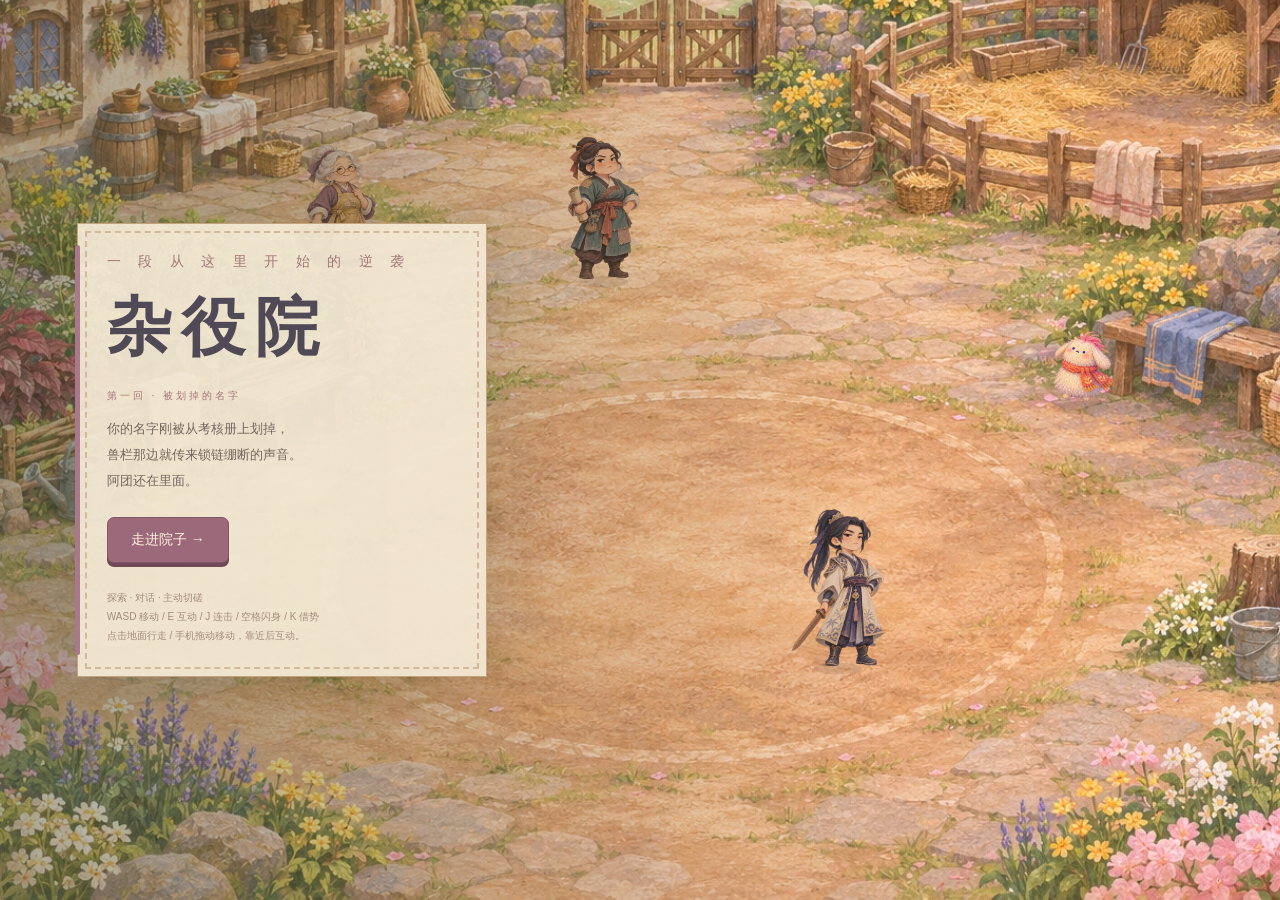
==== commit 9404fdea: "Open with a rescue encounter and reward dodging with immediate counters" ====
--- a/index.html
+++ b/index.html
@@ -8,4 +8,4 @@
 <div id="toast" role="status" aria-live="polite"></div><div id="counterNotice">破绽已露 · 可以借势</div>
 <div id="controls"><span id="moveHint">WASD 移动 · 靠近后 E 互动</span><button id="interactBtn" class="action interact" aria-label="与附近目标互动"><b>谈</b><span id="interactLabel">互动</span><kbd>E</kbd></button><div id="fightControls"><button id="attackBtn" class="action"><b>击</b><span>连击</span><kbd>J</kbd></button><button id="skillBtn" class="action"><b>势</b><span>未习得</span><kbd>K</kbd></button><button id="dodgeBtn" class="action"><b>避</b><span>闪身</span><kbd>空格</kbd></button></div></div>
 <div id="overlay"></div><div id="dialogue" class="paper" role="dialog" aria-modal="true" aria-label="剧情对话"><div class="portrait-wrap"><img id="portrait" alt="对话人物"></div><div class="dialogue-content"><div class="speakerline"><span id="speaker"></span><small id="sceneLabel"></small></div><p id="dialogueText"></p><div id="choices"></div></div></div>
-<script src="courtyard.js?v=1"></script><script src="hero-rig-data.js?v=rig1"></script><script src="hero-rig.js?v=courtyard1"></script><script>boot();</script></body></html>
+<script src="courtyard.js?v=2"></script><script src="hero-rig-data.js?v=rig1"></script><script src="hero-rig.js?v=courtyard1"></script><script>boot();</script></body></html>
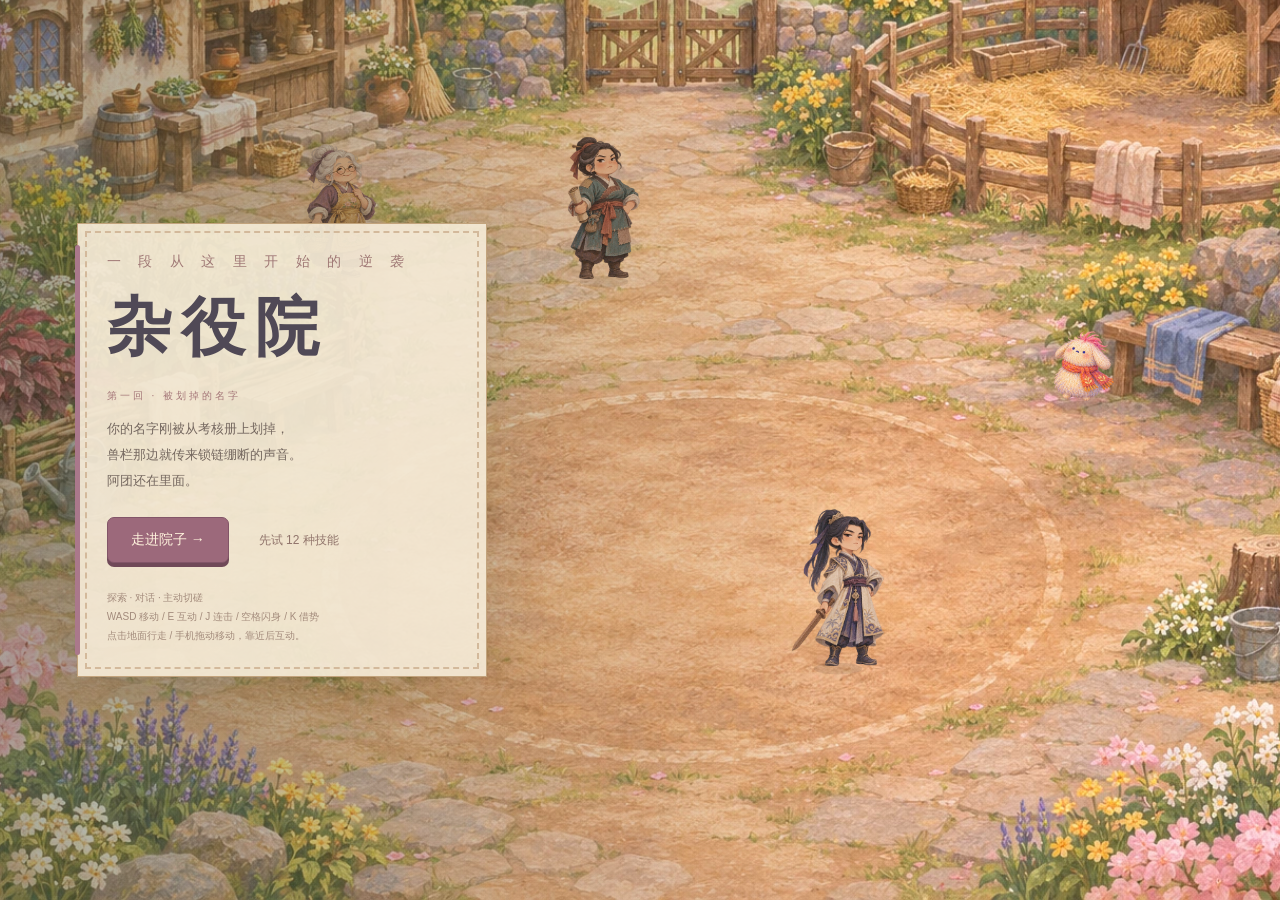
==== commit 74c5f752: "Add twelve-skill tactical arena and distance-driven foot planting" ====
--- a/index.html
+++ b/index.html
@@ -1,5 +1,5 @@
 <!doctype html>
-<html lang="zh-CN"><head><meta charset="utf-8"><meta name="viewport" content="width=device-width,initial-scale=1,viewport-fit=cover"><meta name="theme-color" content="#efe4cd"><meta name="description" content="一段从杂役院开始的逆袭。探索院落、结识伙伴，在亲手赢下的考核中拿回资格。"><title>杂役院 · 第一回</title><link rel="stylesheet" href="courtyard.css?v=1"></head>
+<html lang="zh-CN"><head><meta charset="utf-8"><meta name="viewport" content="width=device-width,initial-scale=1,viewport-fit=cover"><meta name="theme-color" content="#efe4cd"><meta name="description" content="一段从杂役院开始的逆袭。探索院落、结识伙伴，在亲手赢下的考核中拿回资格。"><title>杂役院 · 第一回</title><link rel="stylesheet" href="courtyard.css?v=3"></head>
 <body data-mode="title"><canvas id="world" tabindex="0" aria-label="杂役院，使用 WASD 移动，E 与附近的人物或物品互动"></canvas>
 <div id="loading">正在翻开这一回……</div>
 <header id="hud"><div class="status paper"><img src="assets/hero-rig/standing.webp" alt="银发主角"><div><span class="small">你的身份</span><b id="identity">杂役弟子</b><div class="health-track"><i id="health"></i></div><small id="condition">身体无恙</small></div></div><div class="chapter-tag"><span>第一回</span><b>杂役院</b></div><nav><button id="journalBtn" aria-label="打开手记">手记 <kbd>Tab</kbd></button><button id="pauseBtn" aria-label="暂停">歇会儿 <kbd>Esc</kbd></button></nav></header>
@@ -8,4 +8,4 @@
 <div id="toast" role="status" aria-live="polite"></div><div id="counterNotice">破绽已露 · 可以借势</div>
 <div id="controls"><span id="moveHint">WASD 移动 · 靠近后 E 互动</span><button id="interactBtn" class="action interact" aria-label="与附近目标互动"><b>谈</b><span id="interactLabel">互动</span><kbd>E</kbd></button><div id="fightControls"><button id="attackBtn" class="action"><b>击</b><span>连击</span><kbd>J</kbd></button><button id="skillBtn" class="action"><b>势</b><span>未习得</span><kbd>K</kbd></button><button id="dodgeBtn" class="action"><b>避</b><span>闪身</span><kbd>空格</kbd></button></div></div>
 <div id="overlay"></div><div id="dialogue" class="paper" role="dialog" aria-modal="true" aria-label="剧情对话"><div class="portrait-wrap"><img id="portrait" alt="对话人物"></div><div class="dialogue-content"><div class="speakerline"><span id="speaker"></span><small id="sceneLabel"></small></div><p id="dialogueText"></p><div id="choices"></div></div></div>
-<script src="courtyard.js?v=2"></script><script src="hero-rig-data.js?v=rig1"></script><script src="hero-rig.js?v=courtyard1"></script><script>boot();</script></body></html>
+<script src="courtyard.js?v=3"></script><script src="hero-rig-data.js?v=rig1"></script><script src="hero-rig.js?v=planted2"></script><script src="tactics.js?v=1"></script><script>boot();</script></body></html>
--- a/courtyard.css
+++ b/courtyard.css
@@ -2,3 +2,20 @@
 @media(max-width:700px){#hud{inset:8px 8px auto}.status{width:190px;border-width:12px;border-image-width:12px;padding:1px 4px 5px;gap:5px}.status img{height:56px;width:37px}.status b{font-size:15px}.status .small{font-size:8px}#condition{font-size:8px}.chapter-tag{display:none}nav button{font-size:10px;padding:8px}nav kbd{display:none}#objective{width:205px;bottom:18px;left:9px;border-width:12px;border-image-width:12px;padding:4px 8px 8px}#objective b{font-size:15px;margin:5px 0}#objective small{font-size:9px}.action{width:59px;height:69px}.action b{font-size:23px}.action span{font-size:9px}.action kbd{display:none}#controls{bottom:22px;right:12px;gap:8px}#fightControls{gap:8px}#interactBtn{width:55px;height:61px}#moveHint{bottom:5px;font-size:8px;padding:4px 8px}#enemyHud{top:94px;width:230px;font-size:12px}#enemyHud strong{font-size:16px}#toast{font-size:12px;top:25%;padding:8px 12px;width:max-content;max-width:85%}#counterNotice{top:36%;font-size:11px}#dialogue{bottom:11px;width:96vw;gap:9px;border-width:17px;border-image-width:17px;padding:9px 9px 13px}.portrait-wrap{width:65px;min-width:65px;height:103px}.portrait-wrap img{height:126px;max-width:83px;left:-9px}#speaker{font-size:17px}#sceneLabel{font-size:8px}#dialogueText{font-size:12px;line-height:1.85;margin:8px 0 11px}.choice{font-size:11px;padding:7px 9px;min-width:100px}.choice small{font-size:9px}.menu{border-width:21px;border-image-width:21px;padding:15px}.menu h1{font-size:28px}.menu p{font-size:12px}.journal-sections{gap:12px}.title-card h1{font-size:55px}.title-card{padding:25px}.title-view{padding-left:5vw!important}}
 @media(max-height:540px) and (orientation:landscape){#hud{inset:7px 10px auto}.status{width:198px;border-width:11px;border-image-width:11px;padding:0 5px 3px;gap:5px}.status img{height:48px;width:35px}.status b{font-size:14px;margin:2px 0}.small{font-size:7px}.health-track{height:4px}#condition{font-size:8px}.chapter-tag{display:block;margin-top:3px}.chapter-tag span{font-size:8px}.chapter-tag b{font-size:18px}nav button{padding:8px;font-size:10px}#objective{bottom:13px;left:10px;width:206px;border-width:11px;border-image-width:11px;padding:4px 7px 6px}#objective b{font-size:15px;margin:4px 0}#objective small{font-size:9px}#chapterStep{font-size:8px}.action{width:58px;height:64px}.action b{font-size:22px}.action span{font-size:9px}.action kbd{font-size:7px}#controls{bottom:17px;right:13px;gap:8px}#fightControls{gap:8px}#moveHint{bottom:4px;font-size:8px;padding:3px 9px}#interactBtn{width:52px;height:58px}#enemyHud{top:9px;width:223px;border-width:12px;border-image-width:12px;padding:2px 8px 6px}#enemyHud strong{font-size:16px;margin:2px 0 6px}#enemyIntent{font-size:8px!important;min-height:11px!important}#toast{top:24%;font-size:11px;padding:7px 12px}#counterNotice{top:33%;font-size:10px}#dialogue{bottom:9px;width:min(800px,94vw);border-width:17px;border-image-width:17px;padding:8px 13px 10px;gap:12px}.portrait-wrap{width:72px;min-width:72px;height:92px}.portrait-wrap img{height:125px;max-width:89px;left:-5px}#dialogueText{font-size:12px;line-height:1.7;margin:7px 0 10px}#speaker{font-size:17px}#sceneLabel{font-size:8px}.choice{font-size:11px;padding:7px 10px}.choice small{font-size:9px}.title-card{max-width:370px;padding:22px 27px}.title-card h1{font-size:49px;margin:14px 0}.title-card p{font-size:11px;margin-bottom:16px;line-height:1.8}.title-card small{font-size:8px;margin-top:16px}.title-card .chapter-no{font-size:11px}.title-card button{font-size:12px;padding:10px 17px}.menu{border-width:22px;border-image-width:22px;padding:11px 20px}.menu h1{font-size:27px;margin:10px 0}.menu p{font-size:12px;line-height:1.8}.end-record{padding:12px 0;margin:12px 0}.end-record b{font-size:16px}}
 @media(prefers-reduced-motion:reduce){*{transition:none!important}}
+body[data-mode=tactics] #hud,body[data-mode=tactics] #objective,body[data-mode=tactics] #controls,body[data-mode=tactics] #toast{visibility:hidden}
+.tac-overlay{background:#372c38aa!important;padding:8px!important}
+.tac-panel{width:min(820px,98vw);max-height:96dvh;overflow:auto;padding:9px 14px 14px;border-width:20px;border-image-width:20px}
+.tac-header,.tac-footer{display:flex;align-items:center;justify-content:space-between;gap:12px;font-size:12px}
+.tac-header h1{font:700 25px serif;margin:4px 0 8px}.tac-header strong{color:#875572}
+.tac-header button,.tac-footer button,.tac-bar button{background:#f2e3cc;color:#654d61;border:1px solid #b49a7f;border-radius:6px;padding:6px 9px}
+.tac-grid{display:grid;grid-template-columns:repeat(8,minmax(0,1fr));gap:3px;padding:5px;background:#ab8c7944;border-radius:8px}
+.tac-cell{height:clamp(31px,9dvh,68px);min-width:0;position:relative;background:#e6d6b9;border:1px solid #baa68c;border-radius:5px;color:#534455;display:flex;align-items:end;justify-content:center;overflow:hidden}
+.tac-cell.valid{border-color:#6b8a78;box-shadow:inset 0 0 0 1px #749983}.tac-cell.valid:hover{filter:brightness(1.15)}
+.tac-cell.danger{outline:2px dashed #a23f4c;outline-offset:-4px}
+.tac-cell.oil{background:#c5ac70}.tac-cell.fire{background:#d68467}.tac-cell.water{background:#9cbdbd}.tac-cell.ice{background:#bddae1}.tac-cell.snare{background:#b4ad8c}
+.tac-cell img{position:absolute;max-height:87%;max-width:62%;object-fit:contain;bottom:10px}.tac-cell b{font-size:9px;position:relative;background:#fff2dddf;border-radius:3px;padding:1px 2px;line-height:1.2}
+.tac-cell em{position:absolute;top:2px;left:3px;font-size:9px;font-style:normal}.training-doll{position:absolute;bottom:14px;color:#79543c;background:#c6a378;border-radius:10px;padding:2px 6px}
+.tac-note{font-size:11px;color:#79596e;min-height:29px;padding:6px 0}
+.tac-bar{display:grid;grid-template-columns:repeat(7,minmax(0,1fr));gap:4px}.tac-bar button{font-size:11px;padding:4px 2px}.tac-bar small{display:block;font-size:9px;opacity:.8}.tac-bar button:disabled{opacity:.45}.tac-bar button[aria-pressed=true]{background:#a97a92;color:#fff4e5}
+.tac-footer{margin-top:8px;line-height:1.5}.tac-footer small{color:#8d6b69}.tac-end{white-space:nowrap;background:#9b6f82!important;color:#fff2dc!important}
+@media(max-width:550px){.tac-panel{padding:5px;border-width:13px;border-image-width:13px}.tac-bar{grid-template-columns:repeat(5,minmax(0,1fr))}.tac-cell b{font-size:8px}.tac-footer{font-size:10px}.tac-cell{height:clamp(34px,7dvh,59px)}}
